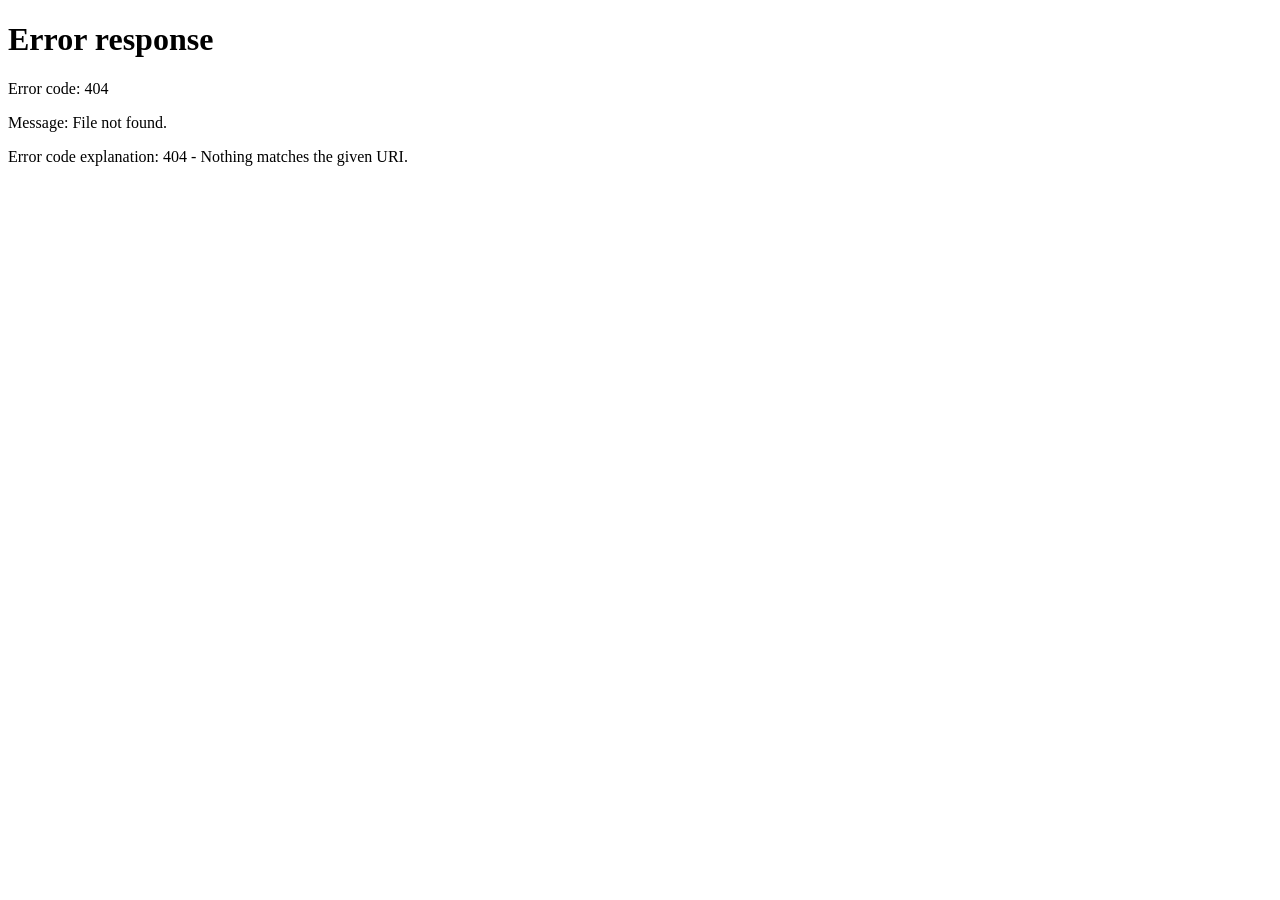
==== index.html @ 9a1d665e "Curtain-and-Window-Blind-Store" ====
<!DOCTYPE html>
<html lang="en">
<head>
  <meta charset="UTF-8">

  <!-- Instant redirect -->
  <meta http-equiv="refresh" content="0; url=home-1/home.html">

  <title>Redirecting...</title>

  <script>
    window.location.replace("home-1/home.html");
  </script>
</head>
<body>
  <p>
    Redirecting to home...  
    <a href="home-1/home.html">Click here if not redirected</a>
  </p>
</body>
</html>
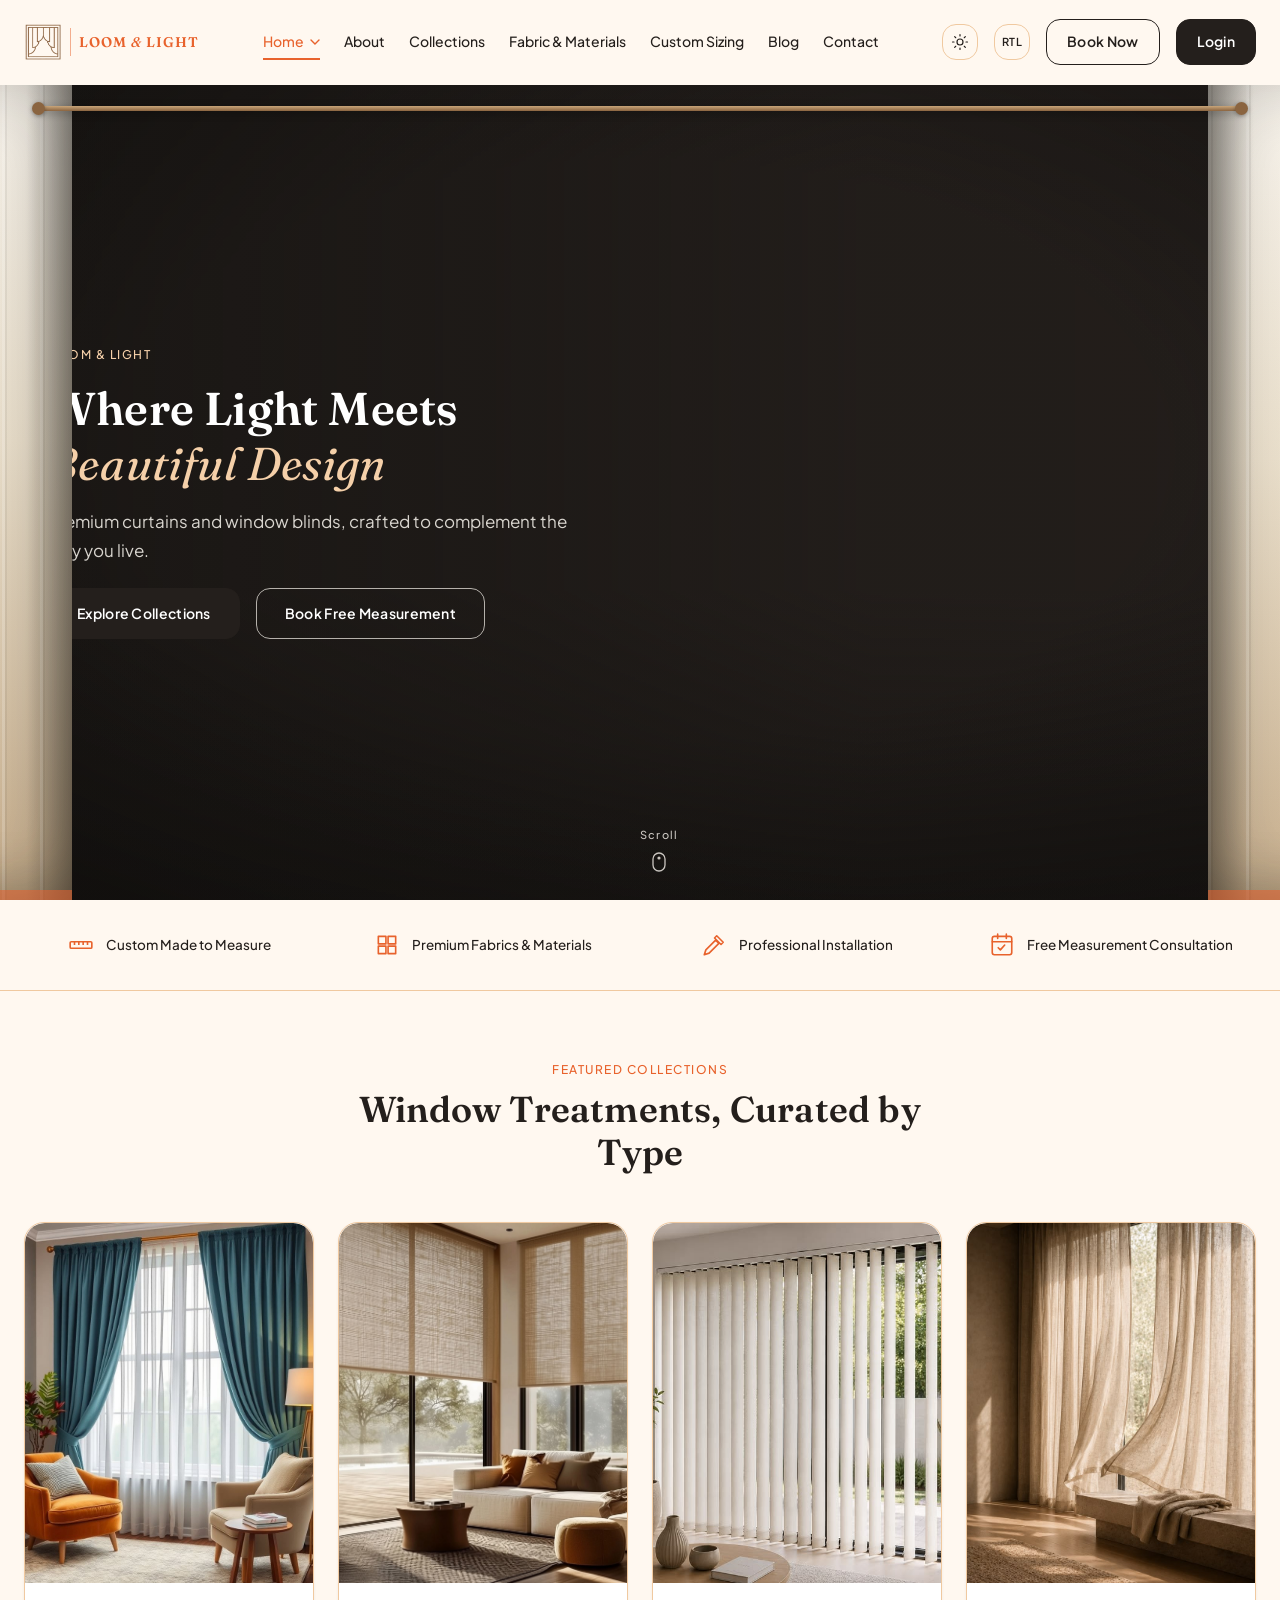
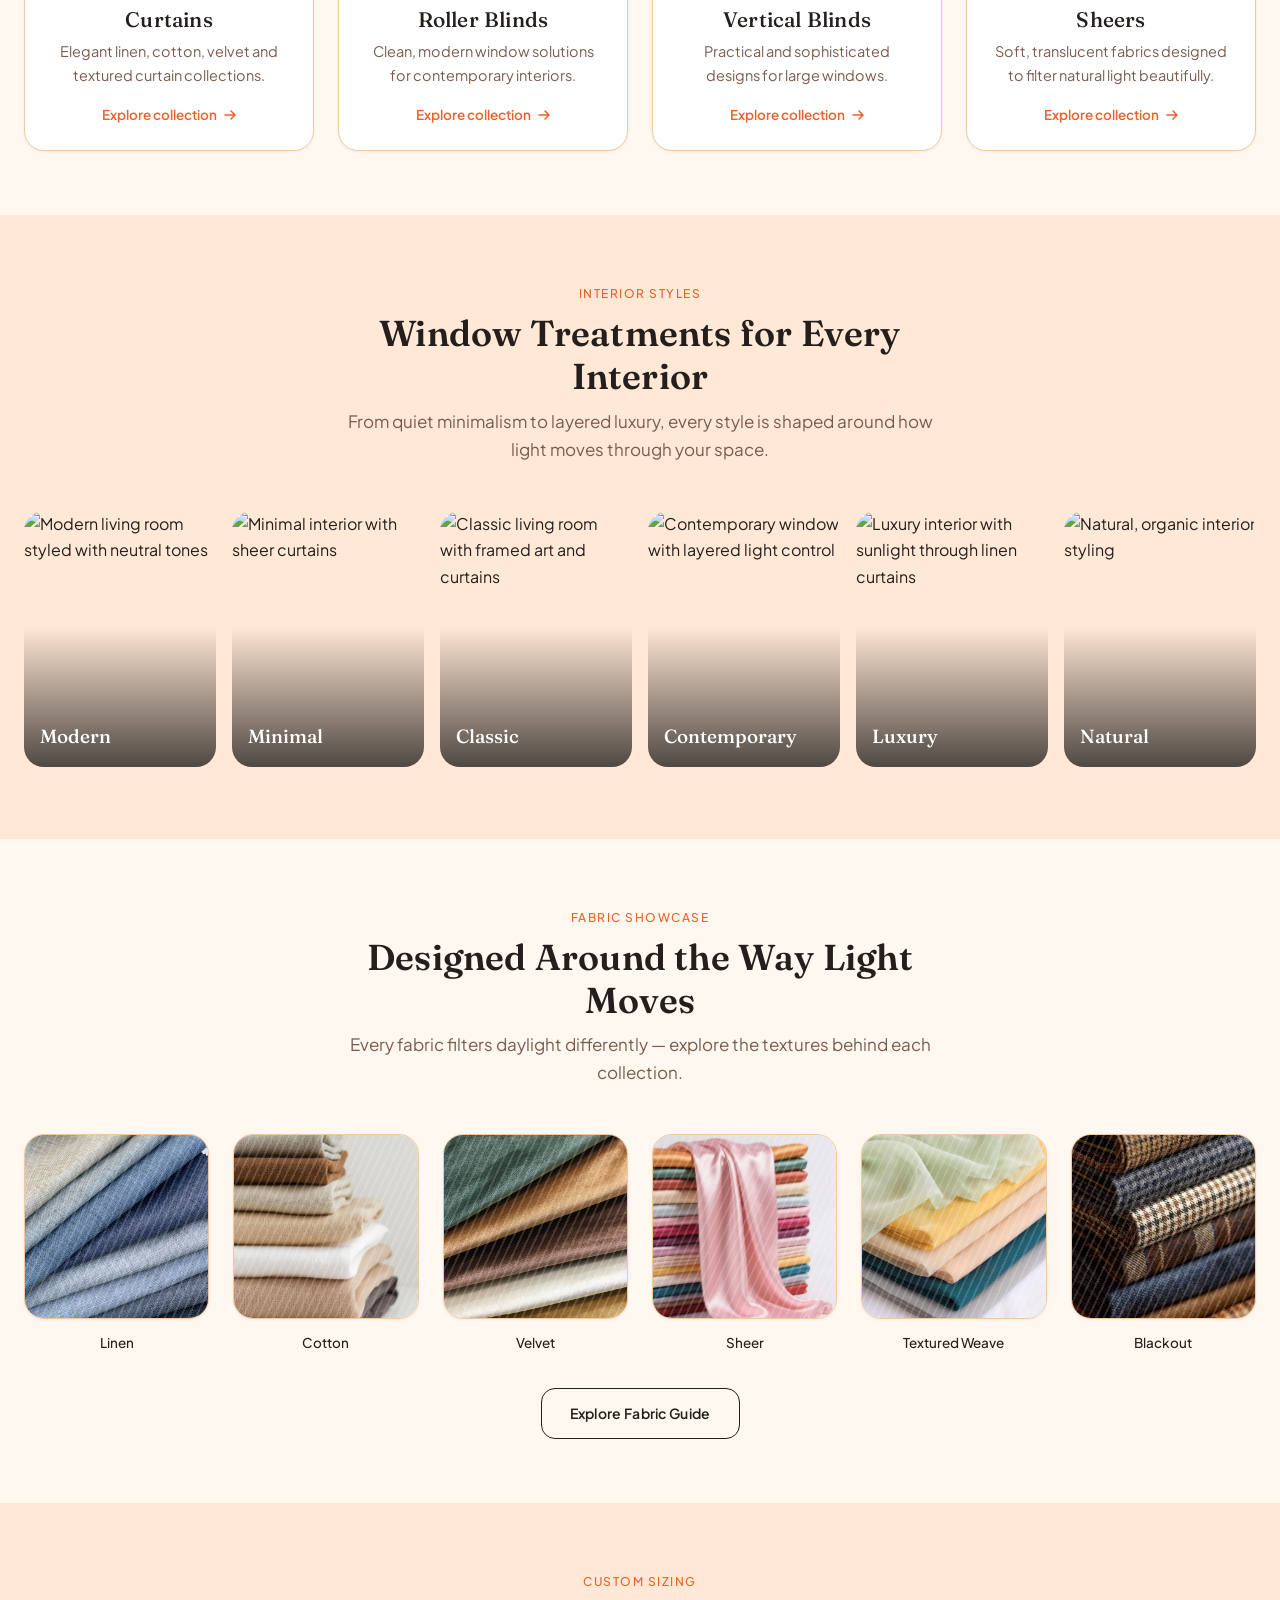
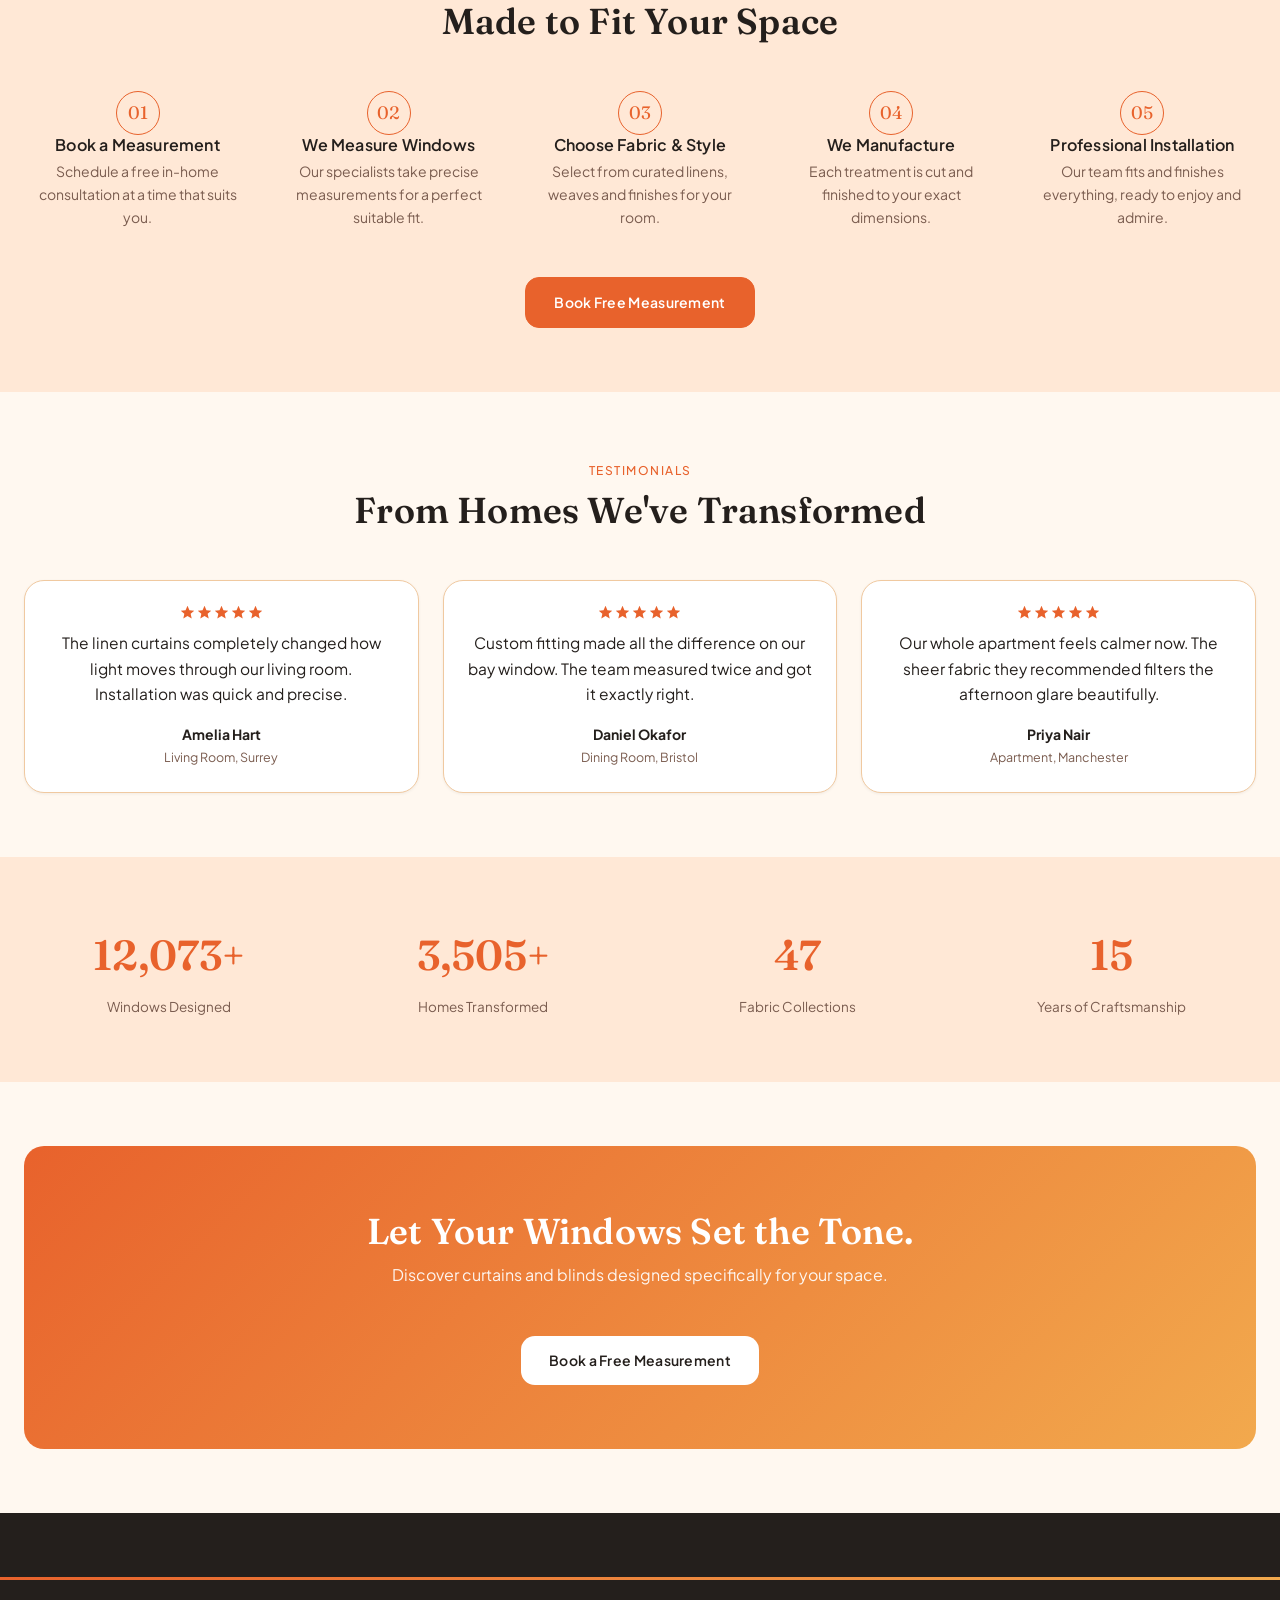
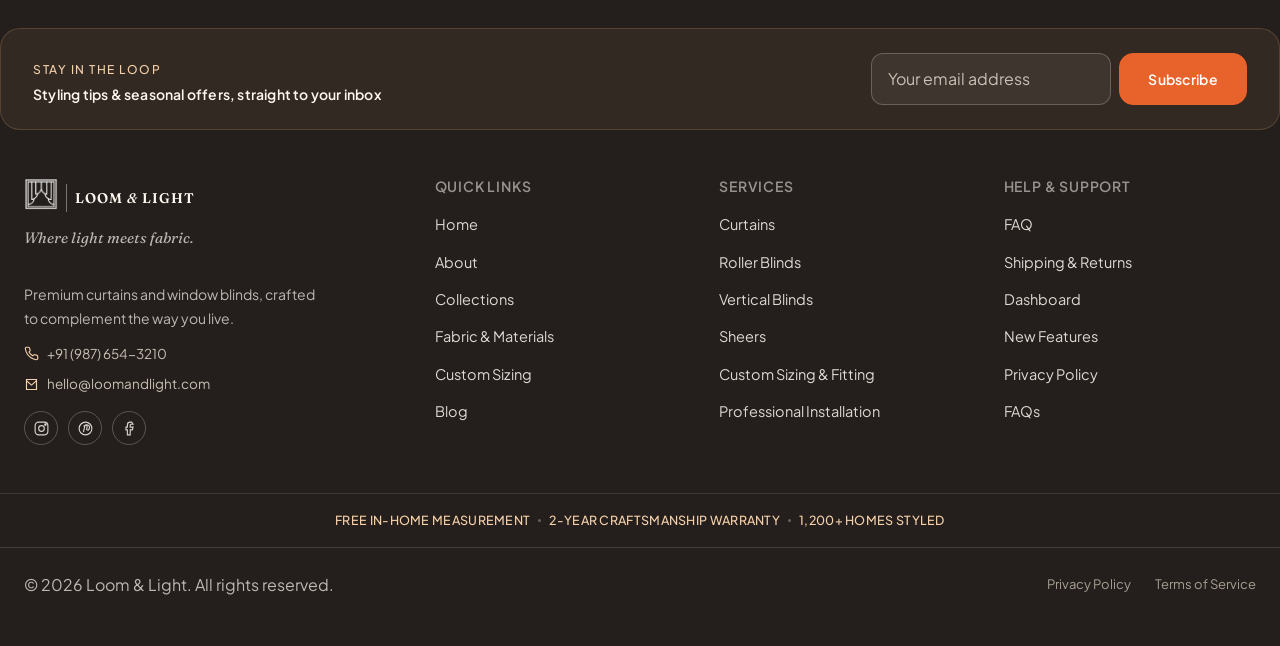
==== commit 43bbe837: "Update Curtain-and-Window-Blind-Store" ====
--- a/index.html
+++ b/index.html
@@ -4,18 +4,18 @@
   <meta charset="UTF-8">
 
   <!-- Instant redirect -->
-  <meta http-equiv="refresh" content="0; url=home-1/home.html">
+  <meta http-equiv="refresh" content="0; url=home-1/home-1.html">
 
   <title>Redirecting...</title>
 
   <script>
-    window.location.replace("home-1/home.html");
+    window.location.replace("home-1/home-1.html");
   </script>
 </head>
 <body>
   <p>
     Redirecting to home...  
-    <a href="home-1/home.html">Click here if not redirected</a>
+    <a href="home-1/home-1.html">Click here if not redirected</a>
   </p>
 </body>
 </html>
